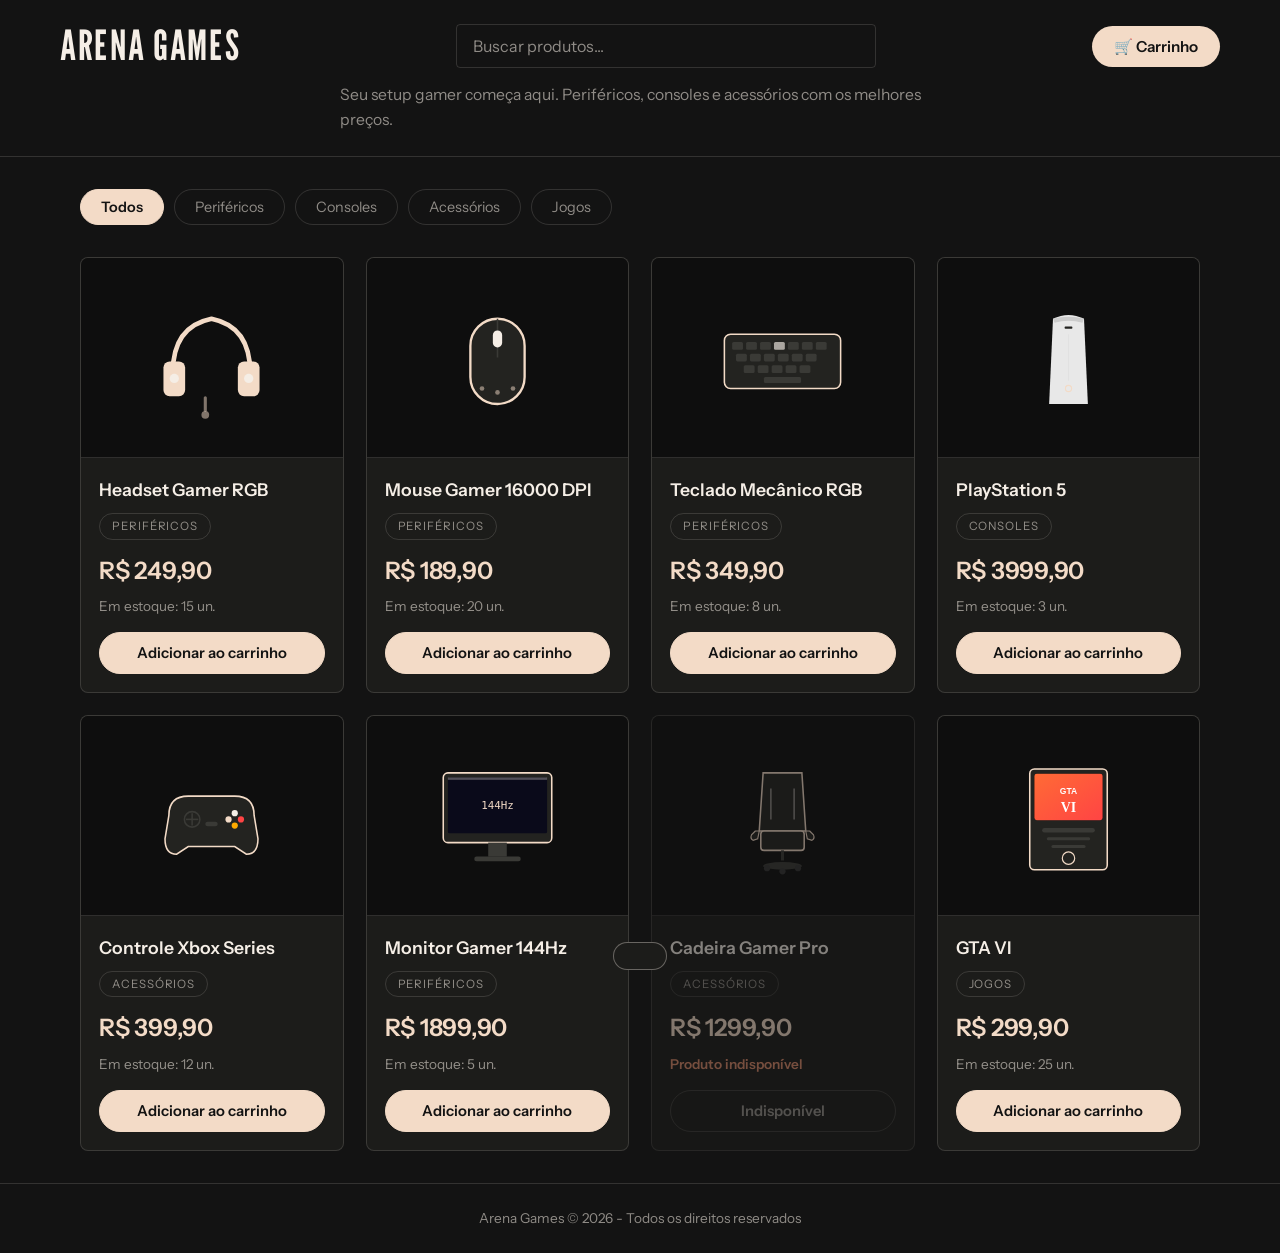
==== arena-games/index.html @ 0c9d309d "feat: add Arena Games e-commerce project" ====
<!DOCTYPE html>
<html lang="pt-BR">
<head>
    <meta charset="UTF-8">
    <meta name="viewport" content="width=device-width, initial-scale=1.0">
    <title>Arena Games</title>
    <link rel="preconnect" href="https://fonts.googleapis.com">
    <link rel="preconnect" href="https://fonts.gstatic.com" crossorigin>
    <link href="https://fonts.googleapis.com/css2?family=Instrument+Sans:ital,wght@0,400;0,500;0,600;0,700;1,400&family=League+Gothic&display=swap" rel="stylesheet">
    <link rel="stylesheet" href="css/style.css">
</head>
<body>
    <header>
        <div class="header-container">
            <h1 class="logo">Arena Games</h1>
            <div class="busca-container">
                <input type="text" id="campo-busca" placeholder="Buscar produtos...">
            </div>
            <button id="btn-carrinho" class="btn-carrinho">
                🛒 Carrinho
                <span id="carrinho-contador">0</span>
            </button>
        </div>
        <p class="descricao-loja">Seu setup gamer começa aqui. Periféricos, consoles e acessórios com os melhores preços.</p>
    </header>

    <main>
        <section id="secao-produtos">
            <div id="categorias-container" class="categorias"></div>
            <div id="produtos-container" class="produtos-grid"></div>
        </section>

        <section id="secao-carrinho" style="display: none;">
            <div class="carrinho-header">
                <button id="btn-voltar" class="btn-voltar">← Voltar às compras</button>
                <h2>Seu Carrinho</h2>
            </div>
            <div id="carrinho-itens"></div>
            <div id="carrinho-resumo" class="carrinho-resumo" style="display: none;">
                <p id="desconto-info" class="desconto-info"></p>
                <div class="resumo-linha">
                    <span>Quantidade de itens:</span>
                    <span id="resumo-qtd"></span>
                </div>
                <div class="resumo-linha">
                    <span>Subtotal:</span>
                    <span id="resumo-subtotal"></span>
                </div>
                <div class="resumo-linha">
                    <span>Desconto:</span>
                    <span id="resumo-desconto"></span>
                </div>
                <div class="resumo-linha total">
                    <span>Total:</span>
                    <span id="resumo-total"></span>
                </div>
                <button id="btn-finalizar" class="btn-finalizar">Finalizar Compra</button>
            </div>
        </section>

        <section id="secao-resumo-final" style="display: none;">
            <h2>Resumo do Pedido</h2>
            <div id="resumo-final-itens"></div>
            <div class="resumo-totais">
                <div class="resumo-linha">
                    <span>Subtotal:</span>
                    <span id="final-subtotal"></span>
                </div>
                <div class="resumo-linha">
                    <span>Desconto:</span>
                    <span id="final-desconto"></span>
                </div>
                <div class="resumo-linha total">
                    <span>Total:</span>
                    <span id="final-total"></span>
                </div>
            </div>
            <div class="botoes-final">
                <button id="btn-confirmar" class="btn-confirmar">Confirmar Compra</button>
                <button id="btn-cancelar" class="btn-cancelar">Voltar ao Carrinho</button>
            </div>
        </section>

        <section id="secao-compra-sucesso" class="sucesso" style="display: none;">
            <div class="sucesso-conteudo">
                <span class="sucesso-icone">✅</span>
                <h2>Compra realizada com sucesso!</h2>
                <p>Obrigado por comprar na Arena Games.</p>
            </div>
        </section>
    </main>

    <div id="notificacao" class="notificacao"></div>

    <footer>
        <p>Arena Games &copy; 2026 - Todos os direitos reservados</p>
    </footer>

    <script src="js/app.js"></script>
</body>
</html>
---- arena-games/css/style.css ----
:root {
    --fundo: #131313;
    --fundo-card: #1c1c1a;
    --texto: #f5eee6;
    --texto-suave: rgba(245, 238, 230, 0.55);
    --destaque: #f3dbc7;
    --borda: rgba(245, 238, 230, 0.14);
    --borda-forte: rgba(245, 238, 230, 0.35);
    --alerta: #d98a6a;
    --fonte-titulo: 'League Gothic', 'Arial Narrow', sans-serif;
    --fonte-texto: 'Instrument Sans', system-ui, sans-serif;
}

* {
    margin: 0;
    padding: 0;
    box-sizing: border-box;
}

body {
    font-family: var(--fonte-texto);
    background-color: var(--fundo);
    color: var(--texto);
    min-height: 100vh;
    display: flex;
    flex-direction: column;
    line-height: 1.6;
}

header {
    background-color: var(--fundo);
    padding: 24px 20px;
    border-bottom: 1px solid var(--borda);
}

.header-container {
    max-width: 1160px;
    margin: 0 auto;
    display: flex;
    align-items: center;
    justify-content: space-between;
    gap: 24px;
    flex-wrap: wrap;
}

.logo {
    font-family: var(--fonte-titulo);
    font-size: 2.6rem;
    font-weight: 400;
    letter-spacing: 0.04em;
    text-transform: uppercase;
    color: var(--texto);
    white-space: nowrap;
    line-height: 1;
}

.busca-container {
    flex: 1;
    max-width: 420px;
    min-width: 200px;
}

.busca-container input {
    width: 100%;
    padding: 11px 16px;
    border: 1px solid var(--borda);
    border-radius: 4px;
    background-color: transparent;
    color: var(--texto);
    font-size: 1rem;
    font-family: var(--fonte-texto);
    outline: none;
    transition: border-color 0.25s;
}

.busca-container input::placeholder {
    color: var(--texto-suave);
}

.busca-container input:focus {
    border-color: var(--borda-forte);
}

.btn-carrinho {
    background-color: var(--destaque);
    color: var(--fundo);
    border: none;
    padding: 11px 22px;
    border-radius: 999px;
    font-size: 0.95rem;
    font-weight: 600;
    font-family: var(--fonte-texto);
    cursor: pointer;
    position: relative;
    transition: opacity 0.25s;
    white-space: nowrap;
}

.btn-carrinho:hover {
    opacity: 0.85;
}

#carrinho-contador {
    background-color: var(--fundo);
    color: var(--destaque);
    border-radius: 50%;
    padding: 2px 7px;
    font-size: 0.8rem;
    font-weight: 700;
    margin-left: 8px;
    display: none;
}

.descricao-loja {
    max-width: 1160px;
    margin: 14px auto 0;
    color: var(--texto-suave);
    font-size: 0.98rem;
    max-width: 60ch;
}

main {
    max-width: 1160px;
    margin: 0 auto;
    padding: 32px 20px;
    flex: 1;
    width: 100%;
}

.categorias {
    display: flex;
    gap: 10px;
    margin-bottom: 32px;
    flex-wrap: wrap;
}

.btn-categoria {
    background-color: transparent;
    color: var(--texto-suave);
    border: 1px solid var(--borda);
    padding: 8px 20px;
    border-radius: 999px;
    cursor: pointer;
    font-size: 0.9rem;
    font-family: var(--fonte-texto);
    transition: all 0.25s;
}

.btn-categoria:hover {
    border-color: var(--borda-forte);
    color: var(--texto);
}

.btn-categoria.ativa {
    background-color: var(--destaque);
    color: var(--fundo);
    border-color: var(--destaque);
    font-weight: 600;
}

.produtos-grid {
    display: grid;
    grid-template-columns: repeat(auto-fill, minmax(250px, 1fr));
    gap: 22px;
}

.produto-card {
    background-color: var(--fundo-card);
    border-radius: 8px;
    overflow: hidden;
    border: 1px solid var(--borda);
    transition: transform 0.2s, border-color 0.25s;
}

.produto-card:hover {
    transform: translateY(-4px);
    border-color: var(--borda-forte);
}

.produto-card.indisponivel {
    opacity: 0.5;
}

.produto-card.indisponivel:hover {
    transform: none;
    border-color: var(--borda);
}

.produto-imagem {
    width: 100%;
    height: 200px;
    background-color: #0e0e0e;
    display: flex;
    align-items: center;
    justify-content: center;
    overflow: hidden;
    border-bottom: 1px solid var(--borda);
}

.produto-imagem img {
    max-width: 78%;
    max-height: 78%;
    object-fit: contain;
}

.produto-info {
    padding: 18px;
}

.produto-info h3 {
    font-size: 1.1rem;
    font-weight: 600;
    margin-bottom: 8px;
    color: var(--texto);
}

.produto-categoria {
    display: inline-block;
    border: 1px solid var(--borda);
    color: var(--texto-suave);
    padding: 3px 12px;
    border-radius: 999px;
    font-size: 0.72rem;
    margin-bottom: 12px;
    text-transform: uppercase;
    letter-spacing: 0.08em;
}

.produto-preco {
    font-size: 1.5rem;
    font-weight: 600;
    color: var(--destaque);
    margin-bottom: 6px;
    letter-spacing: -0.01em;
}

.produto-estoque {
    font-size: 0.85rem;
    color: var(--texto-suave);
    margin-bottom: 14px;
}

.produto-estoque.sem-estoque {
    color: var(--alerta);
    font-weight: 600;
}

.btn-adicionar {
    width: 100%;
    padding: 11px;
    border: 1px solid var(--destaque);
    border-radius: 999px;
    font-size: 0.92rem;
    font-family: var(--fonte-texto);
    cursor: pointer;
    font-weight: 600;
    background-color: var(--destaque);
    color: var(--fundo);
    transition: all 0.25s;
}

.btn-adicionar:hover {
    background-color: transparent;
    color: var(--destaque);
}

.btn-adicionar.desativado {
    background-color: transparent;
    border-color: var(--borda);
    color: var(--texto-suave);
    cursor: not-allowed;
}

.mensagem-vazia {
    grid-column: 1 / -1;
    text-align: center;
    color: var(--texto-suave);
    font-size: 1.1rem;
    padding: 60px;
}

.carrinho-header {
    display: flex;
    align-items: center;
    gap: 24px;
    margin-bottom: 28px;
}

.carrinho-header h2 {
    font-family: var(--fonte-titulo);
    font-size: 2rem;
    font-weight: 400;
    text-transform: uppercase;
    letter-spacing: 0.03em;
    color: var(--texto);
}

.btn-voltar {
    background: none;
    border: 1px solid var(--borda);
    color: var(--texto-suave);
    padding: 9px 18px;
    border-radius: 999px;
    cursor: pointer;
    font-size: 0.9rem;
    font-family: var(--fonte-texto);
    transition: all 0.25s;
}

.btn-voltar:hover {
    border-color: var(--borda-forte);
    color: var(--texto);
}

.carrinho-item {
    display: flex;
    align-items: center;
    justify-content: space-between;
    background-color: var(--fundo-card);
    padding: 18px;
    border-radius: 8px;
    margin-bottom: 12px;
    gap: 16px;
    flex-wrap: wrap;
    border: 1px solid var(--borda);
}

.item-info {
    flex: 1;
    min-width: 150px;
}

.item-nome {
    display: block;
    font-weight: 600;
    color: var(--texto);
    margin-bottom: 4px;
}

.item-preco-unitario {
    font-size: 0.85rem;
    color: var(--texto-suave);
}

.item-quantidade {
    display: flex;
    align-items: center;
    gap: 12px;
}

.btn-qtd {
    width: 34px;
    height: 34px;
    border: 1px solid var(--borda);
    background-color: transparent;
    color: var(--destaque);
    border-radius: 50%;
    cursor: pointer;
    font-size: 1.1rem;
    font-weight: 700;
    display: flex;
    align-items: center;
    justify-content: center;
    transition: border-color 0.25s;
}

.btn-qtd:hover {
    border-color: var(--destaque);
}

.qtd-valor {
    font-size: 1.1rem;
    font-weight: 600;
    min-width: 22px;
    text-align: center;
}

.item-subtotal {
    font-weight: 600;
    color: var(--destaque);
    font-size: 1.1rem;
    min-width: 100px;
    text-align: right;
}

.btn-remover {
    background: none;
    border: 1px solid var(--borda);
    color: var(--alerta);
    padding: 7px 16px;
    border-radius: 999px;
    cursor: pointer;
    font-size: 0.85rem;
    font-family: var(--fonte-texto);
    transition: all 0.25s;
}

.btn-remover:hover {
    border-color: var(--alerta);
    background-color: var(--alerta);
    color: var(--fundo);
}

.carrinho-vazio {
    text-align: center;
    color: var(--texto-suave);
    padding: 60px 20px;
    font-size: 1.1rem;
}

.carrinho-resumo {
    background-color: var(--fundo-card);
    border: 1px solid var(--borda);
    border-radius: 10px;
    padding: 26px;
    margin-top: 24px;
}

.desconto-info {
    font-size: 0.9rem;
    color: var(--texto-suave);
    margin-bottom: 18px;
    padding: 10px 14px;
    border: 1px dashed var(--borda);
    border-radius: 6px;
}

.desconto-info.aplicado {
    color: var(--destaque);
    border-color: var(--destaque);
    border-style: solid;
}

.resumo-linha {
    display: flex;
    justify-content: space-between;
    padding: 9px 0;
    font-size: 1rem;
    border-bottom: 1px solid var(--borda);
}

.resumo-linha.total {
    border-bottom: none;
    font-size: 1.35rem;
    font-weight: 600;
    color: var(--destaque);
    padding-top: 14px;
}

.btn-finalizar {
    width: 100%;
    padding: 15px;
    margin-top: 22px;
    background-color: var(--destaque);
    color: var(--fundo);
    border: 1px solid var(--destaque);
    border-radius: 999px;
    font-size: 1.05rem;
    font-weight: 600;
    font-family: var(--fonte-texto);
    cursor: pointer;
    transition: all 0.25s;
}

.btn-finalizar:hover {
    background-color: transparent;
    color: var(--destaque);
}

#secao-resumo-final {
    max-width: 620px;
    margin: 0 auto;
}

#secao-resumo-final h2 {
    font-family: var(--fonte-titulo);
    font-size: 2rem;
    font-weight: 400;
    text-transform: uppercase;
    letter-spacing: 0.03em;
    color: var(--texto);
    margin-bottom: 26px;
}

.resumo-item {
    display: flex;
    justify-content: space-between;
    padding: 11px 0;
    border-bottom: 1px solid var(--borda);
}

.resumo-totais {
    margin-top: 18px;
    padding-top: 8px;
}

.botoes-final {
    display: flex;
    gap: 12px;
    margin-top: 26px;
}

.btn-confirmar {
    flex: 1;
    padding: 15px;
    background-color: var(--destaque);
    color: var(--fundo);
    border: 1px solid var(--destaque);
    border-radius: 999px;
    font-size: 1.05rem;
    font-weight: 600;
    font-family: var(--fonte-texto);
    cursor: pointer;
    transition: all 0.25s;
}

.btn-confirmar:hover {
    background-color: transparent;
    color: var(--destaque);
}

.btn-cancelar {
    flex: 1;
    padding: 15px;
    background: none;
    border: 1px solid var(--borda);
    color: var(--texto-suave);
    border-radius: 999px;
    font-size: 1.05rem;
    font-family: var(--fonte-texto);
    cursor: pointer;
    transition: all 0.25s;
}

.btn-cancelar:hover {
    border-color: var(--borda-forte);
    color: var(--texto);
}

.sucesso {
    display: flex;
    align-items: center;
    justify-content: center;
    min-height: 420px;
}

.sucesso-conteudo {
    text-align: center;
}

.sucesso-icone {
    font-size: 3.5rem;
    display: block;
    margin-bottom: 18px;
}

.sucesso-conteudo h2 {
    font-family: var(--fonte-titulo);
    color: var(--destaque);
    font-size: 2.2rem;
    font-weight: 400;
    text-transform: uppercase;
    letter-spacing: 0.03em;
    margin-bottom: 10px;
}

.sucesso-conteudo p {
    color: var(--texto-suave);
    font-size: 1.1rem;
}

.notificacao {
    position: fixed;
    bottom: -70px;
    left: 50%;
    transform: translateX(-50%);
    background-color: var(--fundo-card);
    color: var(--texto);
    padding: 13px 26px;
    border-radius: 999px;
    border: 1px solid var(--borda-forte);
    font-size: 0.95rem;
    transition: bottom 0.4s;
    z-index: 100;
    white-space: nowrap;
}

.notificacao.mostrar {
    bottom: 30px;
}

footer {
    background-color: var(--fundo);
    text-align: center;
    padding: 24px;
    color: var(--texto-suave);
    font-size: 0.85rem;
    border-top: 1px solid var(--borda);
    margin-top: auto;
}

@media (max-width: 600px) {
    .header-container {
        flex-direction: column;
        align-items: stretch;
    }

    .logo {
        text-align: center;
    }

    .busca-container {
        max-width: 100%;
    }

    .btn-carrinho {
        text-align: center;
    }

    .produtos-grid {
        grid-template-columns: 1fr;
    }

    .carrinho-item {
        flex-direction: column;
        align-items: flex-start;
    }

    .item-subtotal {
        text-align: left;
    }

    .botoes-final {
        flex-direction: column;
    }
}
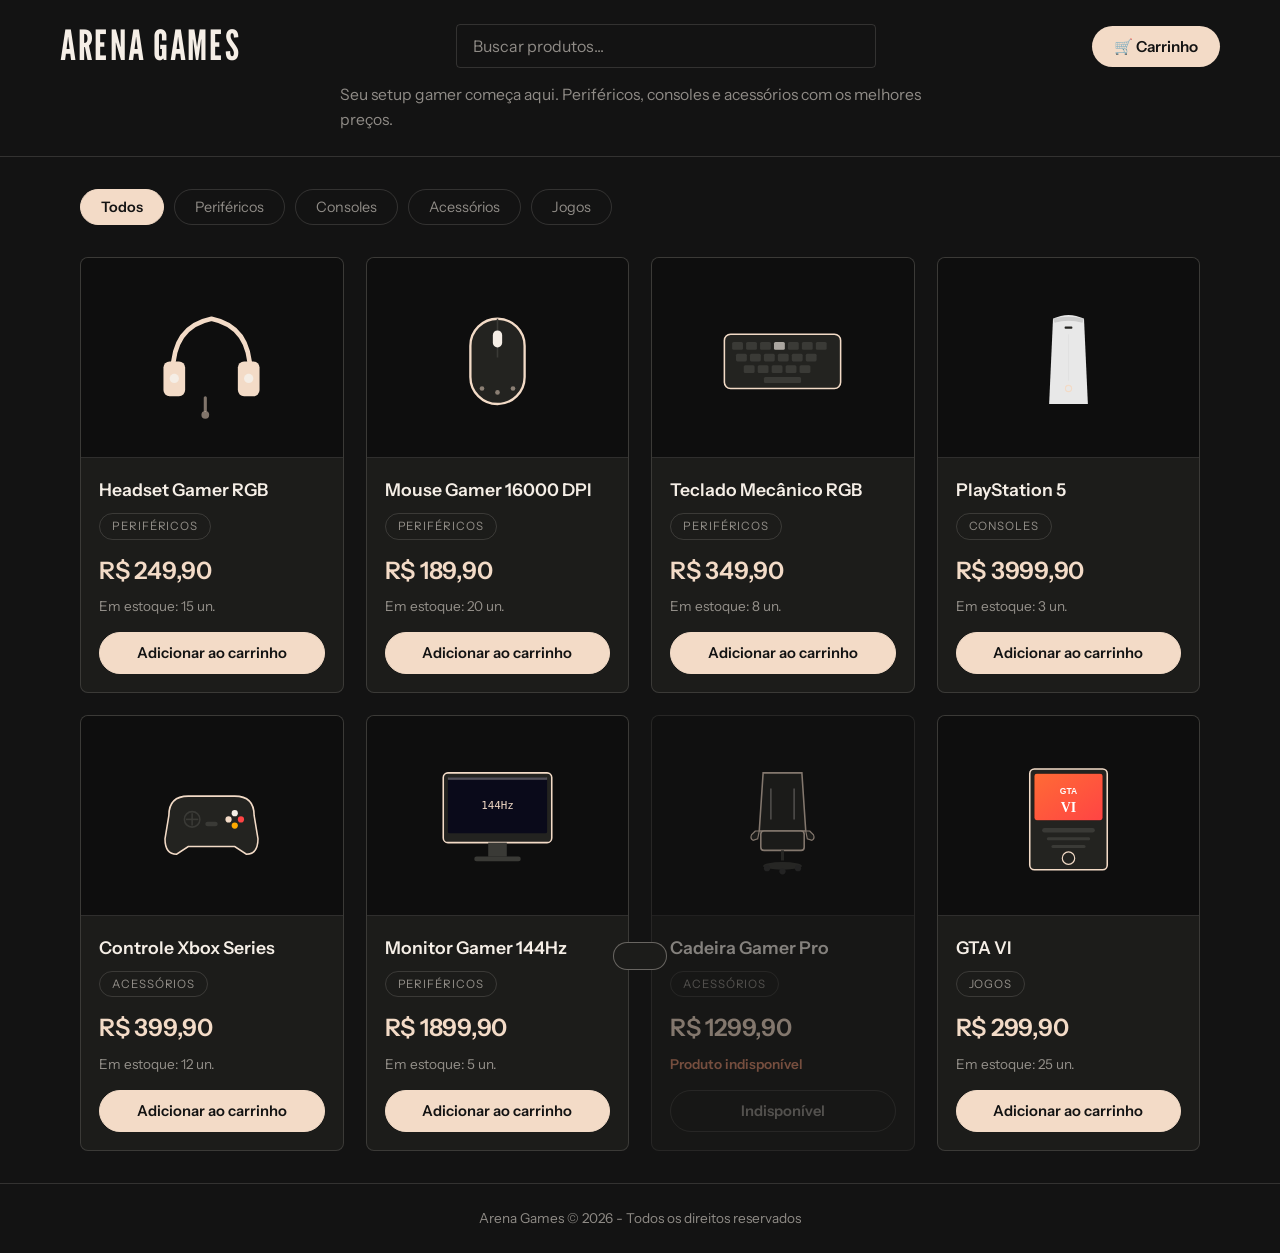
==== commit b35bffc7: "chore: self-host fonts to remove Google Fonts dependency" ====
--- a/arena-games/index.html
+++ b/arena-games/index.html
@@ -4,9 +4,6 @@
     <meta charset="UTF-8">
     <meta name="viewport" content="width=device-width, initial-scale=1.0">
     <title>Arena Games</title>
-    <link rel="preconnect" href="https://fonts.googleapis.com">
-    <link rel="preconnect" href="https://fonts.gstatic.com" crossorigin>
-    <link href="https://fonts.googleapis.com/css2?family=Instrument+Sans:ital,wght@0,400;0,500;0,600;0,700;1,400&family=League+Gothic&display=swap" rel="stylesheet">
     <link rel="stylesheet" href="css/style.css">
 </head>
 <body>
--- a/arena-games/css/style.css
+++ b/arena-games/css/style.css
@@ -1,3 +1,19 @@
+@font-face {
+    font-family: 'Instrument Sans';
+    src: url('../fonts/instrument-sans.woff2') format('woff2');
+    font-weight: 400 700;
+    font-style: normal;
+    font-display: swap;
+}
+
+@font-face {
+    font-family: 'League Gothic';
+    src: url('../fonts/league-gothic.woff2') format('woff2');
+    font-weight: 400;
+    font-style: normal;
+    font-display: swap;
+}
+
 :root {
     --fundo: #131313;
     --fundo-card: #1c1c1a;
